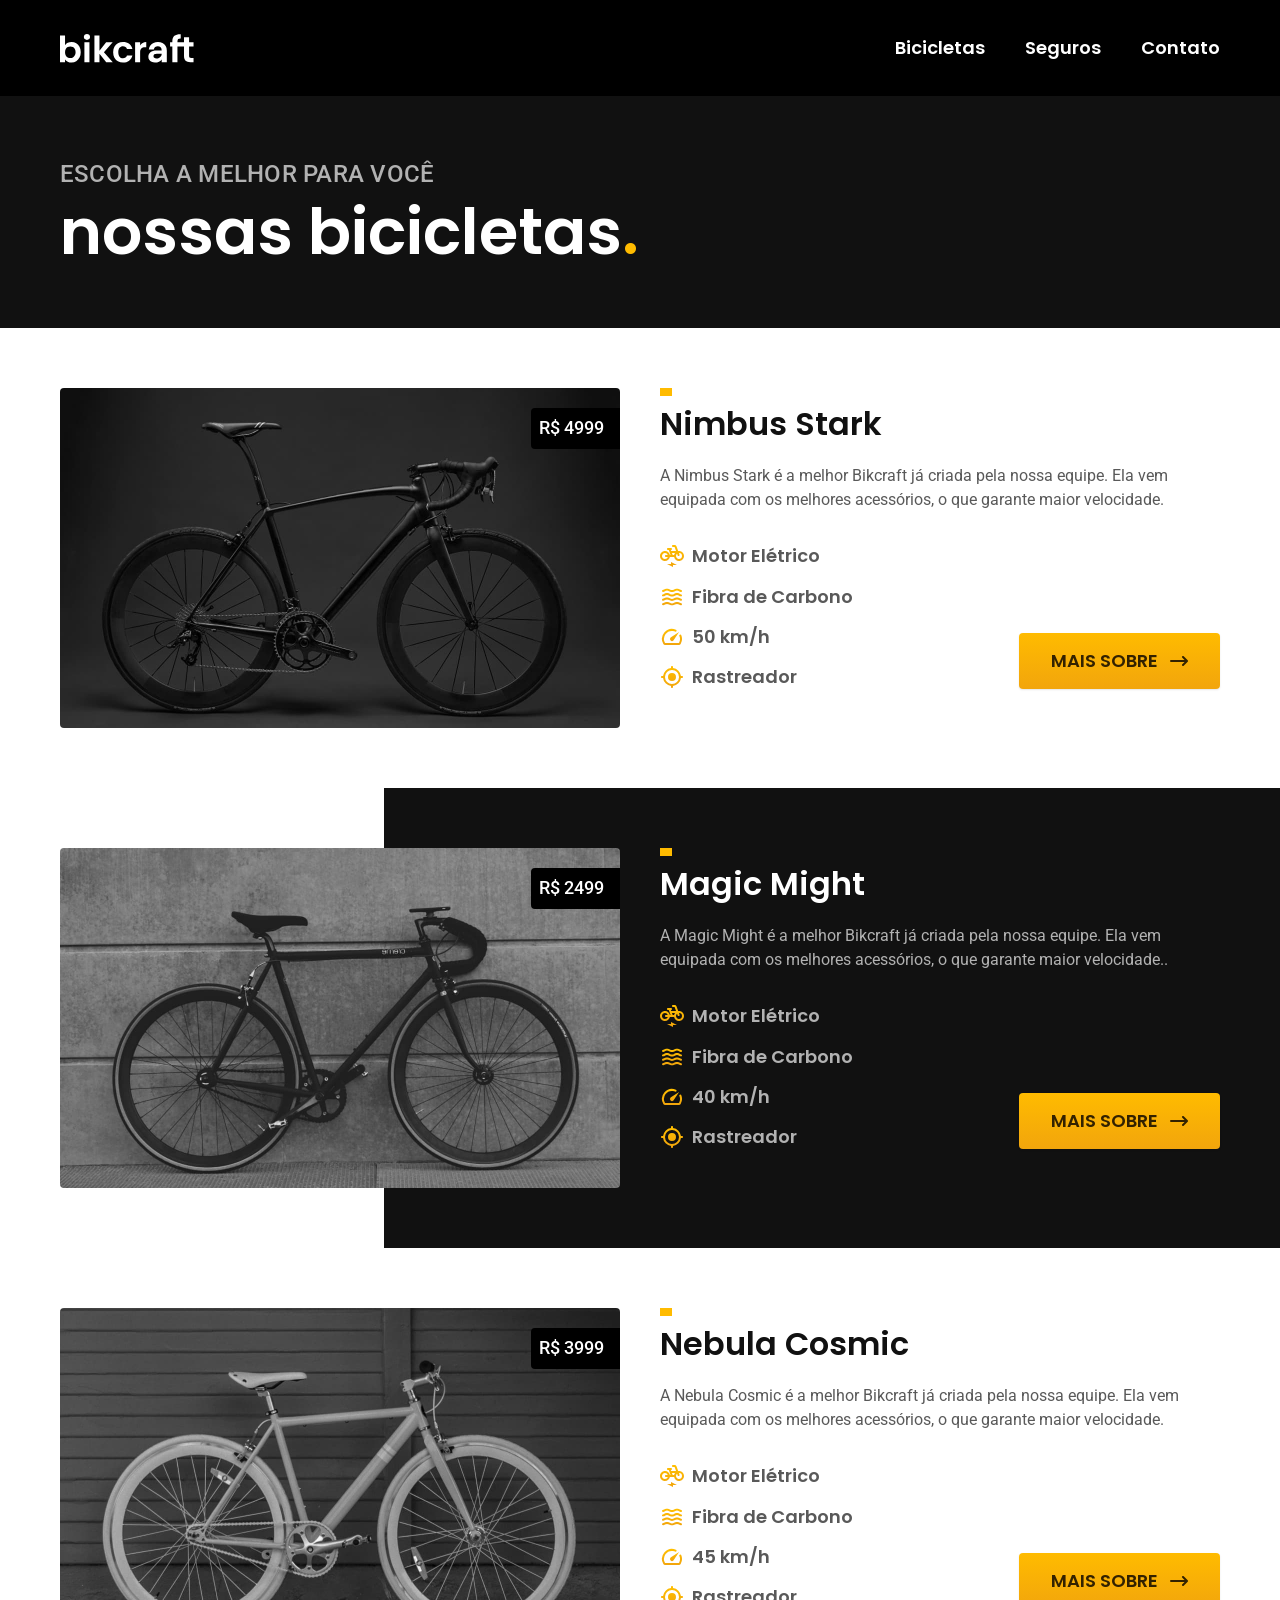
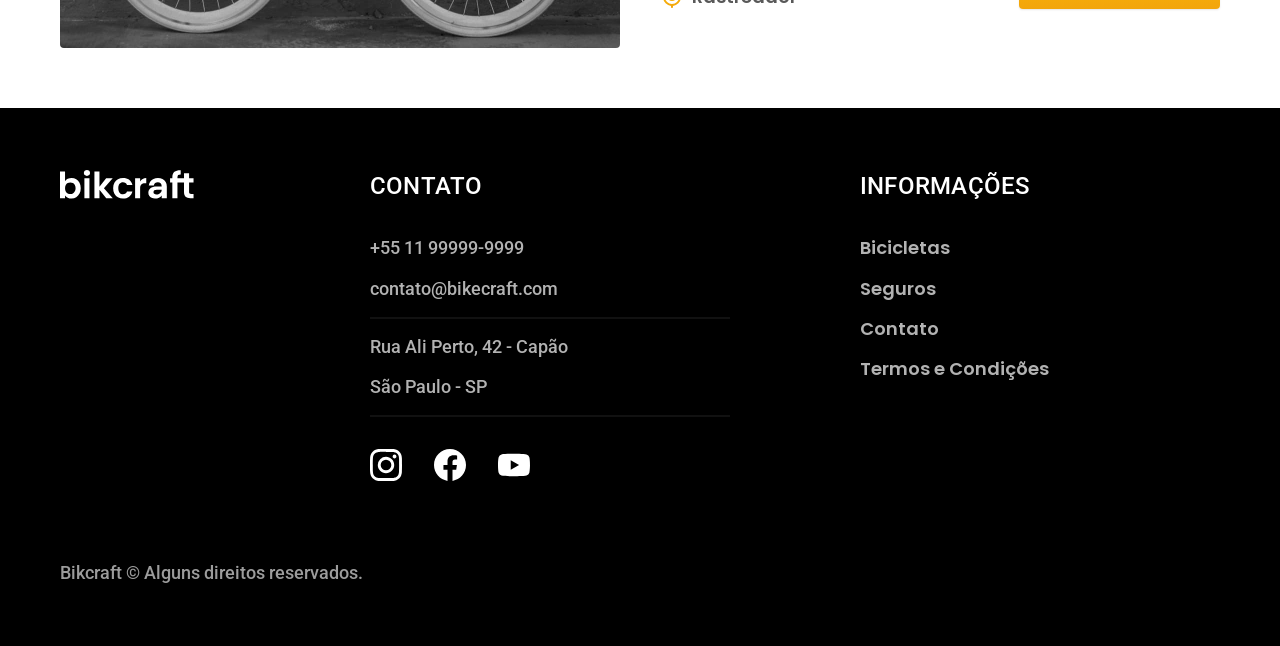
==== bicicletas.html @ 7c352129 "pag-de-bicicletas" ====
<!DOCTYPE html>
<html lang="pt-br">

<head>
  <meta name="viewport" content="width=device-width, initial-scale=1.0">
  <meta charset="UTF-8">
  <meta name="description" content="Termos e condições.">
  <title>Bicicletas | Bikcraft</title>
  <link rel="stylesheet" href="./css/style.css">
  <link rel="preconnect" href="https://fonts.googleapis.com">
  <link rel="preconnect" href="https://fonts.gstatic.com" crossorigin>
  <link href="https://fonts.googleapis.com/css2?family=Merriweather:ital,opsz,wdth,wght@1,18..144,87..112,900&family=Poppins:ital,wght@0,100;0,200;0,300;0,400;0,500;0,600;0,700;0,800;0,900;1,100;1,200;1,300;1,400;1,500;1,600;1,700;1,800;1,900&family=Roboto:ital,wght@0,100..900;1,100..900&display=swap" rel="stylesheet">
</head>

<body id="bicicletas">
  <header class="header-bg">
    <div class="header container">
      <a href="./">
        <img src="./img/bikcraft.svg" alt="Bikcraft">
      </a>
      <nav aria-label="primaria">
        <ul class="header-menu cor-0 font-1-m">
          <li><a href="./bicicletas.html">Bicicletas</a></li>
          <li><a href="./seguros.html">Seguros</a></li>
          <li><a href="./contato.html">Contato</a></li>
        </ul>
      </nav>
    </div>
  </header>

  <main>
    <div class="titulo-bg">
      <div class="titulo container">
        <p class="font-2-l-b cor-5">Escolha a melhor para você</p>
        <h1 class="cor-0 font-1-xxl">nossas bicicletas<span class="cor-p1">.</span></h1>
      </div>
    </div>

      <div class=" bicicletas container">
      <div class="bicicletas-imagem">
        <img src="./img/bicicletas/nimbus.jpg" alt="Bicicleta Preta">
        <span class="font-2-m cor-0">R$ 4999</span>
      </div>
      <div class="bicicletas-conteudo">
        <h2 class="font-1-xl">Nimbus Stark</h2>
        <p class="cor-8 font-2-s">A Nimbus Stark é a melhor Bikcraft já criada pela nossa equipe. Ela vem equipada com os melhores acessórios, o que garante maior velocidade.</p>
        <ul class="font-1-m cor-8">
          <li><img src="./img/icones/eletrica.svg" alt="">
          Motor Elétrico</li>
           <li><img src="./img/icones/carbono.svg" alt="">
          Fibra de Carbono</li>
           <li><img src="./img/icones/velocidade.svg" alt="">
          50 km/h</li>
           <li><img src="./img/icones/rastreador.svg" alt="">
          Rastreador</li>
        </ul>
        <a class="botao seta" href="./bicicletas/nimbus.html">Mais Sobre</a>
      </div>
    </div>

<div class="bicicletas-bg">
      <div class=" bicicletas container">
      <div class="bicicletas-imagem">
        <img src="./img/bicicletas/magic.jpg" alt="Bicicleta">
        <span class="font-2-m cor-0">R$ 2499</span>
      </div>
      <div class="bicicletas-conteudo">
        <h2 class="font-1-xl cor-0">Magic Might</h2>
        <p class="cor-5 font-2-s">A Magic Might é a melhor Bikcraft já criada pela nossa equipe. Ela vem equipada com os melhores acessórios, o que garante maior velocidade..</p>
        <ul class="font-1-m cor-5">
          <li><img src="./img/icones/eletrica.svg" alt="">
          Motor Elétrico</li>
           <li><img src="./img/icones/carbono.svg" alt="">
          Fibra de Carbono</li>
           <li><img src="./img/icones/velocidade.svg" alt="">
          40 km/h</li>
           <li><img src="./img/icones/rastreador.svg" alt="">
          Rastreador</li>
        </ul>
        <a class="botao seta" href="./bicicletas/magic.html">Mais Sobre</a>
      </div>
    </div>
    </div>

      <div class=" bicicletas container">
      <div class="bicicletas-imagem">
        <img src="./img/bicicletas/nebula.jpg" alt="Bicicleta Branca">
        <span class="font-2-m cor-0">R$ 3999</span>
      </div>
      <div class="bicicletas-conteudo">
        <h2 class="font-1-xl">Nebula Cosmic</h2>
        <p class="cor-8 font-2-s">A Nebula Cosmic é a melhor Bikcraft já criada pela nossa equipe. Ela vem equipada com os melhores acessórios, o que garante maior velocidade.</p>
        <ul class="font-1-m cor-8">
          <li><img src="./img/icones/eletrica.svg" alt="">
          Motor Elétrico</li>
           <li><img src="./img/icones/carbono.svg" alt="">
          Fibra de Carbono</li>
           <li><img src="./img/icones/velocidade.svg" alt="">
          45 km/h</li>
           <li><img src="./img/icones/rastreador.svg" alt="">
          Rastreador</li>
        </ul>
        <a class="botao seta" href="./bicicletas/nebula.html">Mais Sobre</a>
      </div>
    </div>

  </main>

  <footer class="footer-bg">
    <div class="footer container">
      <img src="./img/bikcraft.svg" alt="bikcraft">
      <div class="footer-contato">
        <h3 class="font-2-l-b cor-0">Contato</h3>
        <ul class="font-2-m cor-5">
          <li><a href="tel:+5511999999999">+55 11 99999-9999</a></li>
          <li><a href="mailto:contato@bikecraft.com">contato@bikecraft.com</a></li>
          <li>Rua Ali Perto, 42 - Capão</li>
          <li>São Paulo - SP</li>
        </ul>
        <div class="footer-redes">
          <a href="./"> <img src="./img/redes/instagram.svg" alt="Instagram"></a>
          <a href="./"> <img src="./img/redes/facebook.svg" alt="facebook"></a>
          <a href="./"> <img src="./img/redes/youtube.svg" alt="YouTube"></a>
        </div>
      </div>
      <div class="footer-informacoes">
        <h3 class="font-2-l-b cor-0">Informações</h3>
        <nav>
          <ul class="font-1-m cor-5">
            <li><a href="./bicicletas.html">Bicicletas</a></li>
            <li><a href="./seguros.html">Seguros</a></li>
            <li><a href="./contato.html">Contato</a></li>
            <li><a href="./termos.html">Termos e Condições</a></li>
          </ul>
        </nav>
      </div>
      <p class="footer-copy font-2-m cor-6">Bikcraft © Alguns direitos reservados.</p>
    </div>
  </footer>
</body>

</html>
---- css/style.css ----
@import "./global/global.css";

@import "./global/header.css";
@import "./global/footer.css";
/* Home */
@import "./home/introducao.css";
@import "./home/tecnologia.css";
@import "./home/parceiros.css";
@import "./home/depoimento.css";
/* Seguros */
@import "./seguros/seguros.css";
/* Termos */
@import "./termos/termos.css";
/* Utilidades */
@import "./ultilidades/componentes.css";
@import "./ultilidades/Tipografia.css";
@import "./ultilidades/cores.css";
/* Bicicletas */
@import "./bicicletas/bicicletas-listas.css";
@import "./bicicletas/bicicletas.css";
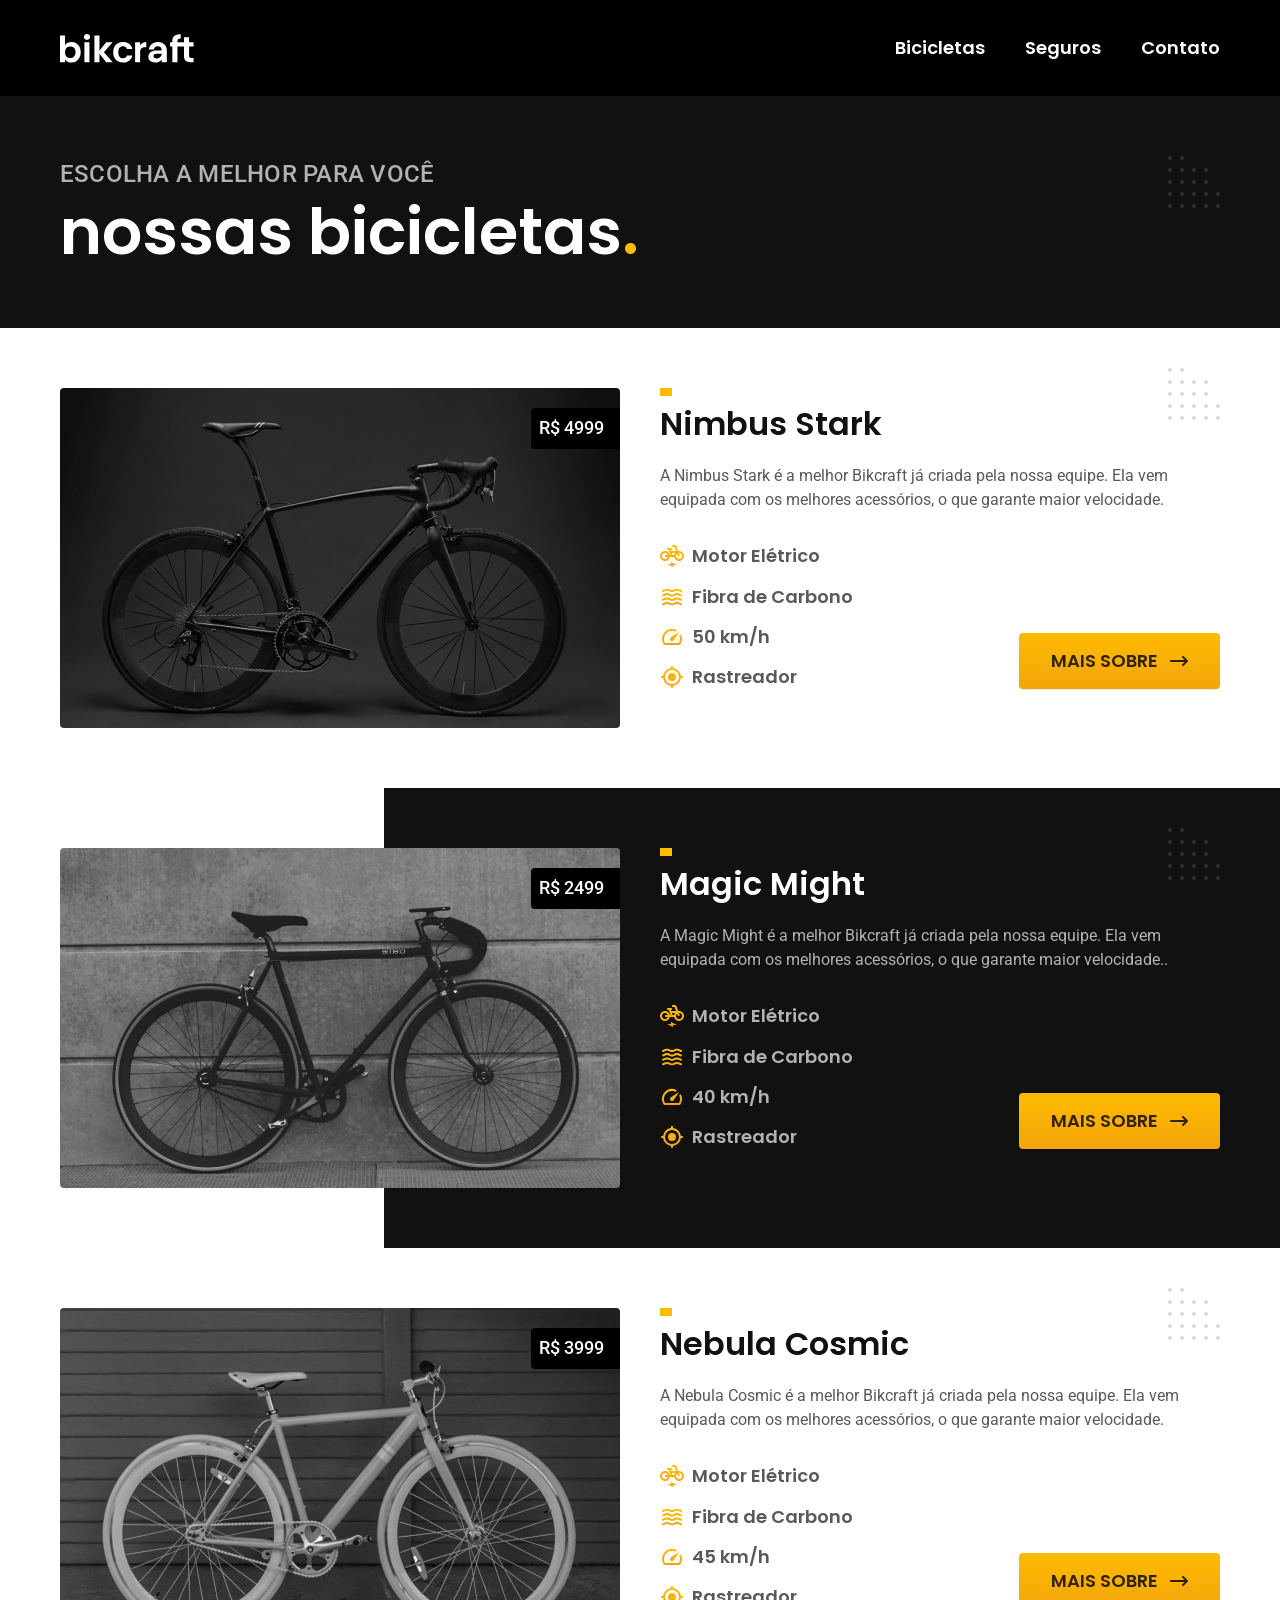
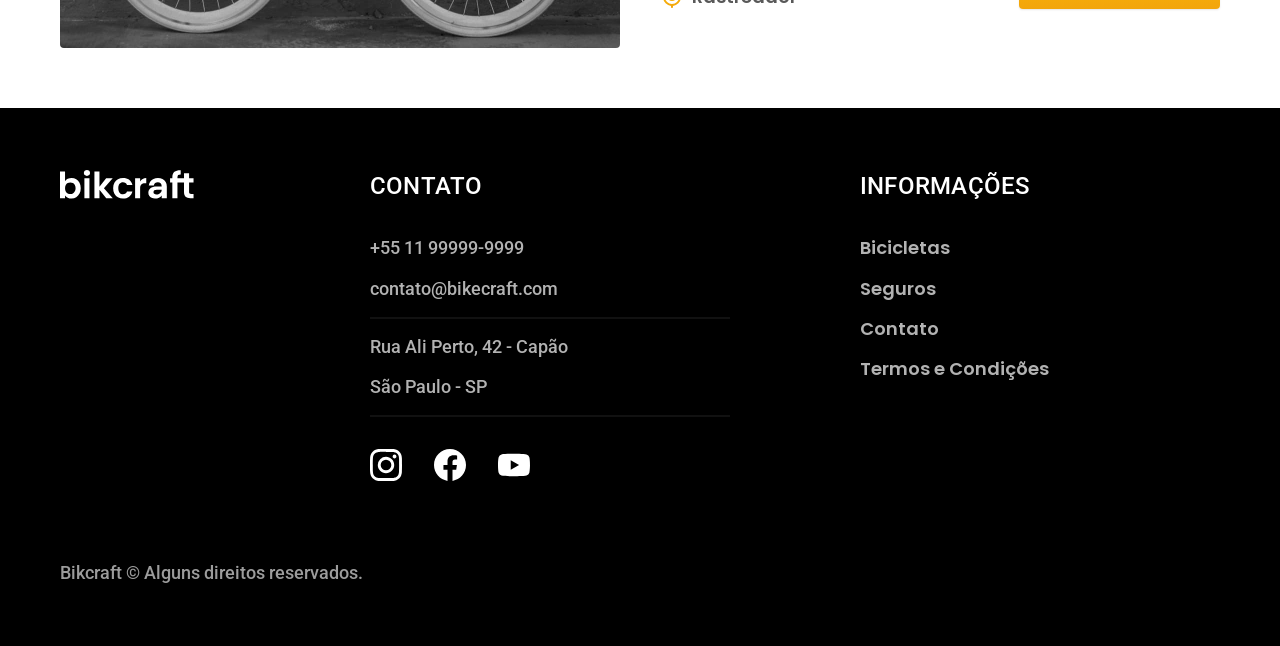
==== commit c7601d39: "favicon" ====
--- a/bicicletas.html
+++ b/bicicletas.html
@@ -6,10 +6,12 @@
   <meta charset="UTF-8">
   <meta name="description" content="Termos e condições.">
   <title>Bicicletas | Bikcraft</title>
+  <link rel="preload" href="./css/style.css" as="style">
   <link rel="stylesheet" href="./css/style.css">
   <link rel="preconnect" href="https://fonts.googleapis.com">
   <link rel="preconnect" href="https://fonts.gstatic.com" crossorigin>
   <link href="https://fonts.googleapis.com/css2?family=Merriweather:ital,opsz,wdth,wght@1,18..144,87..112,900&family=Poppins:ital,wght@0,100;0,200;0,300;0,400;0,500;0,600;0,700;0,800;0,900;1,100;1,200;1,300;1,400;1,500;1,600;1,700;1,800;1,900&family=Roboto:ital,wght@0,100..900;1,100..900&display=swap" rel="stylesheet">
+  <link rel="icon" href="./favicon.svg" type="icone">
 </head>
 
 <body id="bicicletas">
@@ -36,7 +38,7 @@
       </div>
     </div>
 
-      <div class=" bicicletas container">
+    <div class=" bicicletas container">
       <div class="bicicletas-imagem">
         <img src="./img/bicicletas/nimbus.jpg" alt="Bicicleta Preta">
         <span class="font-2-m cor-0">R$ 4999</span>
@@ -46,43 +48,43 @@
         <p class="cor-8 font-2-s">A Nimbus Stark é a melhor Bikcraft já criada pela nossa equipe. Ela vem equipada com os melhores acessórios, o que garante maior velocidade.</p>
         <ul class="font-1-m cor-8">
           <li><img src="./img/icones/eletrica.svg" alt="">
-          Motor Elétrico</li>
-           <li><img src="./img/icones/carbono.svg" alt="">
-          Fibra de Carbono</li>
-           <li><img src="./img/icones/velocidade.svg" alt="">
-          50 km/h</li>
-           <li><img src="./img/icones/rastreador.svg" alt="">
-          Rastreador</li>
+            Motor Elétrico</li>
+          <li><img src="./img/icones/carbono.svg" alt="">
+            Fibra de Carbono</li>
+          <li><img src="./img/icones/velocidade.svg" alt="">
+            50 km/h</li>
+          <li><img src="./img/icones/rastreador.svg" alt="">
+            Rastreador</li>
         </ul>
         <a class="botao seta" href="./bicicletas/nimbus.html">Mais Sobre</a>
       </div>
     </div>
 
-<div class="bicicletas-bg">
+    <div class="bicicletas-bg">
       <div class=" bicicletas container">
-      <div class="bicicletas-imagem">
-        <img src="./img/bicicletas/magic.jpg" alt="Bicicleta">
-        <span class="font-2-m cor-0">R$ 2499</span>
-      </div>
-      <div class="bicicletas-conteudo">
-        <h2 class="font-1-xl cor-0">Magic Might</h2>
-        <p class="cor-5 font-2-s">A Magic Might é a melhor Bikcraft já criada pela nossa equipe. Ela vem equipada com os melhores acessórios, o que garante maior velocidade..</p>
-        <ul class="font-1-m cor-5">
-          <li><img src="./img/icones/eletrica.svg" alt="">
-          Motor Elétrico</li>
-           <li><img src="./img/icones/carbono.svg" alt="">
-          Fibra de Carbono</li>
-           <li><img src="./img/icones/velocidade.svg" alt="">
-          40 km/h</li>
-           <li><img src="./img/icones/rastreador.svg" alt="">
-          Rastreador</li>
-        </ul>
-        <a class="botao seta" href="./bicicletas/magic.html">Mais Sobre</a>
+        <div class="bicicletas-imagem">
+          <img src="./img/bicicletas/magic.jpg" alt="Bicicleta">
+          <span class="font-2-m cor-0">R$ 2499</span>
+        </div>
+        <div class="bicicletas-conteudo">
+          <h2 class="font-1-xl cor-0">Magic Might</h2>
+          <p class="cor-5 font-2-s">A Magic Might é a melhor Bikcraft já criada pela nossa equipe. Ela vem equipada com os melhores acessórios, o que garante maior velocidade..</p>
+          <ul class="font-1-m cor-5">
+            <li><img src="./img/icones/eletrica.svg" alt="">
+              Motor Elétrico</li>
+            <li><img src="./img/icones/carbono.svg" alt="">
+              Fibra de Carbono</li>
+            <li><img src="./img/icones/velocidade.svg" alt="">
+              40 km/h</li>
+            <li><img src="./img/icones/rastreador.svg" alt="">
+              Rastreador</li>
+          </ul>
+          <a class="botao seta" href="./bicicletas/magic.html">Mais Sobre</a>
+        </div>
       </div>
     </div>
-    </div>
 
-      <div class=" bicicletas container">
+    <div class=" bicicletas container">
       <div class="bicicletas-imagem">
         <img src="./img/bicicletas/nebula.jpg" alt="Bicicleta Branca">
         <span class="font-2-m cor-0">R$ 3999</span>
@@ -92,13 +94,13 @@
         <p class="cor-8 font-2-s">A Nebula Cosmic é a melhor Bikcraft já criada pela nossa equipe. Ela vem equipada com os melhores acessórios, o que garante maior velocidade.</p>
         <ul class="font-1-m cor-8">
           <li><img src="./img/icones/eletrica.svg" alt="">
-          Motor Elétrico</li>
-           <li><img src="./img/icones/carbono.svg" alt="">
-          Fibra de Carbono</li>
-           <li><img src="./img/icones/velocidade.svg" alt="">
-          45 km/h</li>
-           <li><img src="./img/icones/rastreador.svg" alt="">
-          Rastreador</li>
+            Motor Elétrico</li>
+          <li><img src="./img/icones/carbono.svg" alt="">
+            Fibra de Carbono</li>
+          <li><img src="./img/icones/velocidade.svg" alt="">
+            45 km/h</li>
+          <li><img src="./img/icones/rastreador.svg" alt="">
+            Rastreador</li>
         </ul>
         <a class="botao seta" href="./bicicletas/nebula.html">Mais Sobre</a>
       </div>
--- a/css/style.css
+++ b/css/style.css
@@ -1,5 +1,4 @@
 @import "./global/global.css";
-
 @import "./global/header.css";
 @import "./global/footer.css";
 /* Home */
@@ -9,12 +8,23 @@
 @import "./home/depoimento.css";
 /* Seguros */
 @import "./seguros/seguros.css";
+@import "./seguros/vantagens.css";
+@import "./seguros/perguntas.css";
+/* Contato */
+@import "./contato/contato.css";
+@import "./contato/lojas.css";
+/* Orçamento */
+@import "./orcamento/orcamento.css";
 /* Termos */
 @import "./termos/termos.css";
 /* Utilidades */
 @import "./ultilidades/componentes.css";
 @import "./ultilidades/Tipografia.css";
 @import "./ultilidades/cores.css";
+@import "./ultilidades/formulario.css";
 /* Bicicletas */
 @import "./bicicletas/bicicletas-listas.css";
 @import "./bicicletas/bicicletas.css";
+/* Bicicleta */
+@import "./bicicleta/bicicleta.css";
+@import "./bicicleta/seguro.css";
--- a/css/style.css
+++ b/css/style.css
@@ -1,5 +1,4 @@
 @import "./global/global.css";
-
 @import "./global/header.css";
 @import "./global/footer.css";
 /* Home */
@@ -9,12 +8,23 @@
 @import "./home/depoimento.css";
 /* Seguros */
 @import "./seguros/seguros.css";
+@import "./seguros/vantagens.css";
+@import "./seguros/perguntas.css";
+/* Contato */
+@import "./contato/contato.css";
+@import "./contato/lojas.css";
+/* Orçamento */
+@import "./orcamento/orcamento.css";
 /* Termos */
 @import "./termos/termos.css";
 /* Utilidades */
 @import "./ultilidades/componentes.css";
 @import "./ultilidades/Tipografia.css";
 @import "./ultilidades/cores.css";
+@import "./ultilidades/formulario.css";
 /* Bicicletas */
 @import "./bicicletas/bicicletas-listas.css";
 @import "./bicicletas/bicicletas.css";
+/* Bicicleta */
+@import "./bicicleta/bicicleta.css";
+@import "./bicicleta/seguro.css";
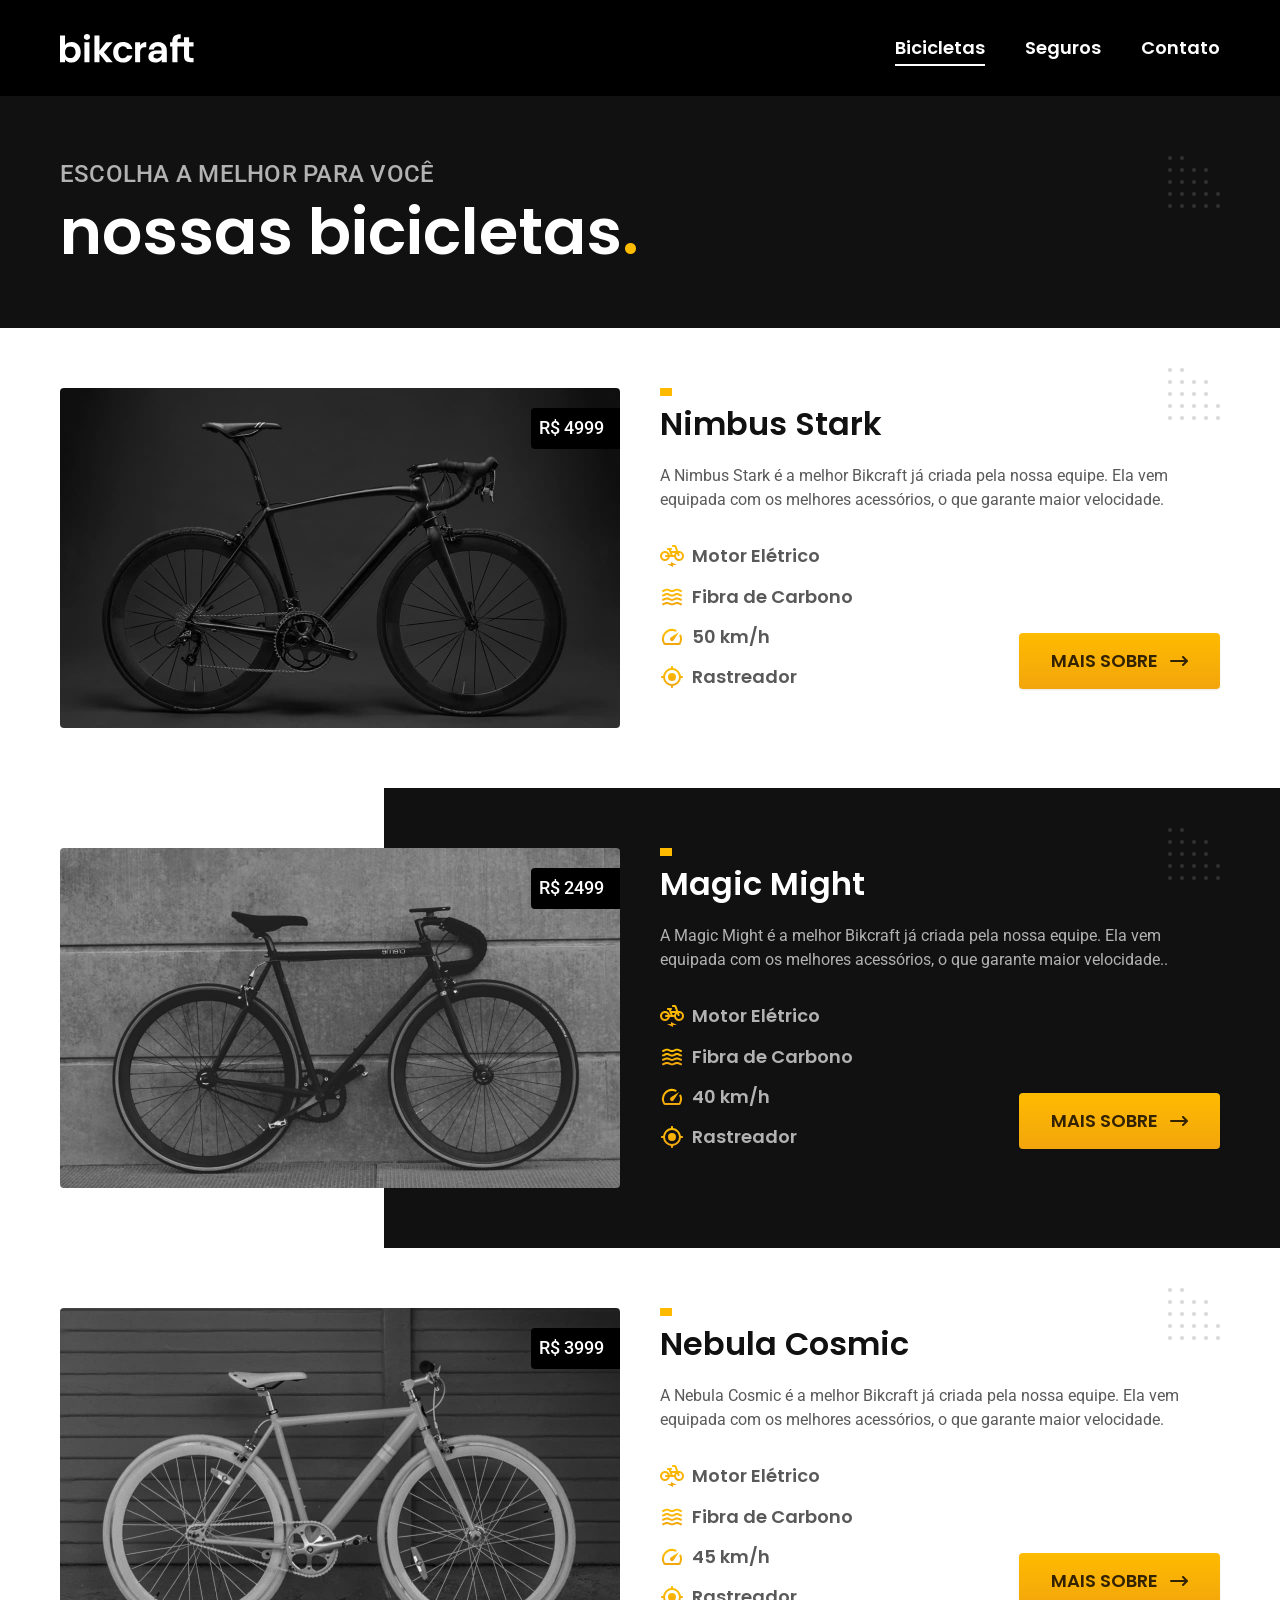
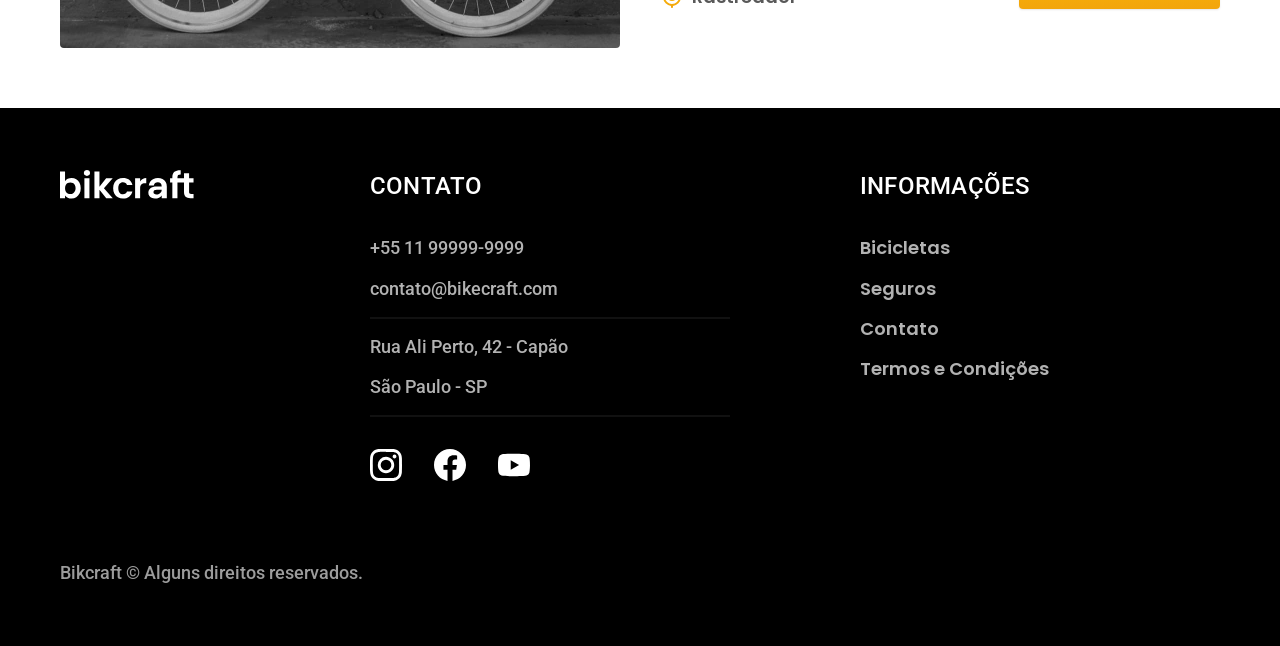
==== commit b566c07f: "adicionandoJS-header" ====
--- a/bicicletas.html
+++ b/bicicletas.html
@@ -139,6 +139,7 @@
       <p class="footer-copy font-2-m cor-6">Bikcraft © Alguns direitos reservados.</p>
     </div>
   </footer>
+  <script src="./js/script.js"></script>
 </body>
 
 </html>
